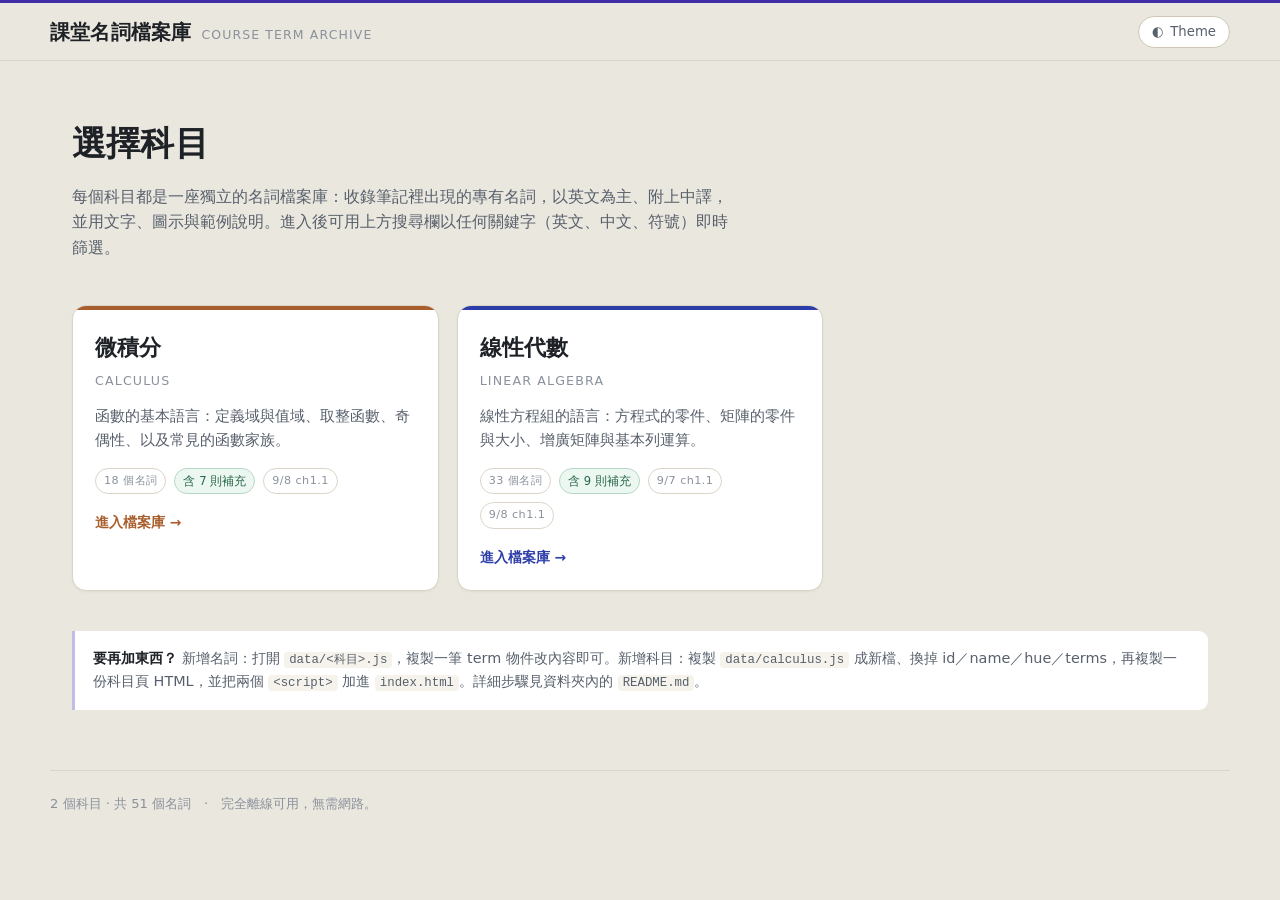
==== index.html @ ba8b4d28 "Add course term archive site A static, offline-capable glossary for handwritten course notes.  - ind" ====
<!doctype html>
<html lang="zh-Hant">
<head>
<meta charset="utf-8">
<meta name="viewport" content="width=device-width, initial-scale=1">
<title>課堂名詞檔案庫</title>
<link rel="stylesheet" href="assets/glossary.css">
</head>
<body>

<div id="app"></div>

<!-- 1. engine  2. every subject's terms (add one line per new subject)  3. mount -->
<script src="assets/glossary.js"></script>
<script src="calculus/calculus.js"></script>
<script src="linear-algebra/linear-algebra.js"></script>
<script>GLOSSARY.mountPortal();</script>

</body>
</html>
---- assets/glossary.css ----
/* ==========================================================================
   glossary.css — shared styling for the course term archive (檔案庫)
   Used by index.html and every subject page.
   A subject only supplies an accent HUE (see data/*.js -> hue).
   ========================================================================== */

:root{
  --hue: 250;

  --bg:            #eae7de;
  --bg-elev:       #ffffff;
  --bg-sunken:     #f5f3ec;
  --text:          #1e2227;
  --text-soft:     #57606c;
  --text-faint:    #8a919c;
  --border:        #dbd5c7;
  --border-strong: #cec7b8;

  --accent:        hsl(var(--hue) 58% 42%);
  --accent-hover:  hsl(var(--hue) 58% 34%);
  --accent-soft:   hsl(var(--hue) 72% 96%);
  --accent-line:   hsl(var(--hue) 45% 82%);
  --on-accent:     #ffffff;

  --mark-bg:       hsl(48 100% 74%);
  --mark-text:     #2a2000;

  --new-bg:        hsl(150 40% 95%);
  --new-text:      hsl(150 45% 28%);
  --new-line:      hsl(150 30% 78%);

  --shadow-sm: 0 1px 2px rgba(28,32,38,.06);
  --shadow-md: 0 1px 2px rgba(28,32,38,.05), 0 10px 24px -14px rgba(28,32,38,.28);

  --radius: 14px;
  --radius-sm: 9px;

  --ui: -apple-system, BlinkMacSystemFont, "Segoe UI", "Noto Sans TC", "PingFang TC", "Microsoft JhengHei", system-ui, sans-serif;
  --serif: "Iowan Old Style", "Palatino Linotype", Palatino, Georgia, "Songti TC", serif;
  --mono: ui-monospace, "Cascadia Mono", "SF Mono", Consolas, "Liberation Mono", monospace;
}

@media (prefers-color-scheme: dark){
  :root:not([data-theme="light"]){
    --bg:            #0e1013;
    --bg-elev:       #1e232b;
    --bg-sunken:     #171b22;
    --text:          #e8e6e1;
    --text-soft:     #a3aab5;
    --text-faint:    #757d89;
    --border:        #333944;
    --border-strong: #3c424c;

    --accent:        hsl(var(--hue) 72% 68%);
    --accent-hover:  hsl(var(--hue) 78% 76%);
    --accent-soft:   hsl(var(--hue) 40% 17%);
    --accent-line:   hsl(var(--hue) 35% 32%);
    --on-accent:     #0e1013;

    --mark-bg:       hsl(48 78% 44%);
    --mark-text:     #14120a;

    --new-bg:        hsl(150 26% 15%);
    --new-text:      hsl(150 48% 70%);
    --new-line:      hsl(150 22% 28%);

    --shadow-sm: 0 1px 2px rgba(0,0,0,.4);
    --shadow-md: 0 1px 2px rgba(0,0,0,.35), 0 10px 24px -14px rgba(0,0,0,.8);
  }
}

:root[data-theme="dark"]{
  --bg:            #0e1013;
  --bg-elev:       #1e232b;
  --bg-sunken:     #171b22;
  --text:          #e8e6e1;
  --text-soft:     #a3aab5;
  --text-faint:    #757d89;
  --border:        #333944;
  --border-strong: #3c424c;

  --accent:        hsl(var(--hue) 72% 68%);
  --accent-hover:  hsl(var(--hue) 78% 76%);
  --accent-soft:   hsl(var(--hue) 40% 17%);
  --accent-line:   hsl(var(--hue) 35% 32%);
  --on-accent:     #0e1013;

  --mark-bg:       hsl(48 78% 44%);
  --mark-text:     #14120a;

  --new-bg:        hsl(150 26% 15%);
  --new-text:      hsl(150 48% 70%);
  --new-line:      hsl(150 22% 28%);

  --shadow-sm: 0 1px 2px rgba(0,0,0,.4);
  --shadow-md: 0 1px 2px rgba(0,0,0,.35), 0 10px 24px -14px rgba(0,0,0,.8);
}

*,*::before,*::after{ box-sizing:border-box; }

html{ color-scheme: light dark; }

body{
  margin:0;
  background:var(--bg);
  color:var(--text);
  font-family:var(--ui);
  font-size:15px;
  line-height:1.62;
  -webkit-font-smoothing:antialiased;
}

a{ color:var(--accent); text-decoration:none; }
a:hover{ color:var(--accent-hover); text-decoration:underline; }

.wrap{ max-width:1180px; margin:0 auto; padding:0 22px; }

/* ---------- header ------------------------------------------------------ */

.topbar{
  position:sticky; top:0; z-index:20;
  background:var(--bg);
  border-bottom:1px solid var(--border);
}
.topbar__rule{ height:3px; background:var(--accent); }
.topbar__row{
  display:flex; align-items:center; gap:14px;
  padding:13px 0 12px;
}
.brand{ display:flex; align-items:baseline; gap:10px; min-width:0; }
.brand__zh{
  font-family:var(--serif); font-size:1.24rem; font-weight:600;
  letter-spacing:.01em; white-space:nowrap;
}
.brand__en{
  font-size:.78rem; color:var(--text-faint);
  letter-spacing:.09em; text-transform:uppercase; white-space:nowrap;
}
.topbar__spacer{ flex:1 1 auto; }

/* narrow screens: drop the decorative English subtitle and button labels
   before they collide with the controls on the right */
@media (max-width:720px){
  .brand__en{ display:none; }
}
@media (max-width:430px){
  .btn span{ display:none; }
  .btn{ padding:8px 11px; }
}

.btn{
  display:inline-flex; align-items:center; gap:7px;
  font:inherit; font-size:.83rem; line-height:1;
  padding:8px 13px; border-radius:999px;
  border:1px solid var(--border-strong);
  background:var(--bg-elev); color:var(--text-soft);
  cursor:pointer; white-space:nowrap;
  transition:border-color .15s, color .15s, background .15s;
}
.btn:hover{ color:var(--text); border-color:var(--accent); text-decoration:none; }
.btn svg{ width:14px; height:14px; flex:none; }

/* ---------- search + filters ------------------------------------------- */

.tools{ padding:20px 0 6px; }

.search{
  position:relative; display:flex; align-items:center;
  background:var(--bg-elev);
  border:1px solid var(--border-strong);
  border-radius:999px;
  box-shadow:var(--shadow-sm);
  transition:border-color .15s, box-shadow .15s;
}
.search:focus-within{
  border-color:var(--accent);
  box-shadow:0 0 0 3px var(--accent-soft);
}
.search > svg{
  width:17px; height:17px; margin:0 4px 0 17px;
  color:var(--text-faint); flex:none;
}
.search input{
  flex:1 1 auto; min-width:0;
  font:inherit; font-size:1rem;
  padding:13px 10px; border:0; outline:0;
  background:transparent; color:var(--text);
}
.search input::placeholder{ color:var(--text-faint); }
.search__clear{
  flex:none; margin-right:8px; border:0; background:transparent;
  color:var(--text-faint); cursor:pointer; font-size:1.15rem;
  line-height:1; padding:6px 10px; border-radius:999px;
}
.search__clear:hover{ color:var(--text); background:var(--bg-sunken); }
.search__kbd{
  flex:none; margin-right:16px; color:var(--text-faint);
  font-family:var(--mono); font-size:.72rem;
  border:1px solid var(--border); border-radius:5px; padding:1px 5px;
}
@media (max-width:600px){ .search__kbd{ display:none; } }

.filters{
  display:flex; flex-wrap:wrap; align-items:center; gap:8px;
  padding:14px 0 0;
}
.chip{
  font:inherit; font-size:.8rem; line-height:1;
  padding:7px 12px; border-radius:999px; cursor:pointer;
  border:1px solid var(--border); background:transparent; color:var(--text-soft);
  transition:border-color .15s, color .15s, background .15s;
}
.chip:hover{ border-color:var(--accent-line); color:var(--text); }
.chip[aria-pressed="true"]{
  background:var(--accent-soft); border-color:var(--accent-line);
  color:var(--accent); font-weight:600;
}
.filters__sep{ width:1px; height:22px; background:var(--border); margin:0 4px; }
.filters__count{
  margin-left:auto; font-size:.8rem; color:var(--text-faint);
  font-variant-numeric:tabular-nums;
}

/* ---------- cards ------------------------------------------------------- */

/* one term per row: a full-width horizontal band */
.cards{
  display:flex; flex-direction:column; gap:14px;
  padding:20px 0 70px;
}

.card{
  display:grid;
  grid-template-columns:minmax(180px, 240px) 1fr;
  column-gap:24px;
  background:var(--bg-elev);
  border:1px solid var(--border);
  border-radius:var(--radius);
  box-shadow:var(--shadow-sm);
  padding:18px 22px 19px;
  scroll-margin-top:170px;
  transition:box-shadow .18s, border-color .18s;
}
.card:hover{ box-shadow:var(--shadow-md); }
.card:target{ border-color:var(--accent); box-shadow:0 0 0 3px var(--accent-soft); }

/* left rail: the headword */
.card__side{ border-right:1px solid var(--border); padding-right:22px; }
.card__body{ min-width:0; }

@media (max-width:760px){
  .card{ grid-template-columns:1fr; row-gap:12px; }
  .card__side{
    border-right:0; padding-right:0;
    border-bottom:1px solid var(--border); padding-bottom:11px;
  }
}

.card__term{
  font-family:var(--serif); font-size:1.16rem; font-weight:600;
  letter-spacing:.005em; margin:0; line-height:1.35;
}
.card__abbr{
  font-family:var(--mono); font-size:.78rem; color:var(--text-faint);
  white-space:nowrap;
}
.card__zh{
  font-size:.97rem; font-weight:600; color:var(--accent);
  margin:3px 0 0;
}
.card__zh-alt{ font-weight:400; color:var(--text-faint); font-size:.85rem; }
.card__tags{ display:flex; flex-wrap:wrap; gap:6px; margin:10px 0 0; }

/* examples and figure share the row's width when there is room for both */
.card__extras{ display:flex; flex-wrap:wrap; gap:14px; margin:14px 0 0; }
.card__extras > *{ flex:1 1 320px; min-width:0; margin-top:0; }

.tag{
  font-size:.7rem; letter-spacing:.04em;
  padding:3px 8px; border-radius:999px; white-space:nowrap;
  border:1px solid var(--border); color:var(--text-faint);
}
.tag--new{
  background:var(--new-bg); color:var(--new-text);
  border-color:var(--new-line); text-transform:none; letter-spacing:0;
  font-size:.72rem;
}

.card__def{ margin:11px 0 0; }
.card__def-zh{ margin:5px 0 0; color:var(--text-soft); font-size:.93rem; }

.card__notes{ margin:12px 0 0; padding:0 0 0 17px; }
.card__notes li{ margin:4px 0; color:var(--text-soft); font-size:.92rem; }
.card__notes li::marker{ color:var(--accent-line); }

.block{
  margin:14px 0 0; padding:12px 14px;
  background:var(--bg-sunken); border-radius:var(--radius-sm);
  border:1px solid var(--border);
}
.block__label{
  font-size:.68rem; letter-spacing:.1em; text-transform:uppercase;
  color:var(--text-faint); margin:0 0 7px;
}
.ex{ margin:11px 0 0; }
.ex:first-of-type{ margin-top:0; }
.ex__label{ font-size:.85rem; color:var(--text-soft); margin:0 0 4px; }
.ex__body{ font-family:var(--mono); font-size:.92rem; overflow-x:auto; }
.ex__body p{ margin:.35em 0; }

.figure{ margin:14px 0 0; text-align:center; }
.figure svg{ width:100%; height:auto; max-width:430px; color:var(--text-soft); }
.figure figcaption{
  margin-top:7px; font-size:.8rem; color:var(--text-faint);
}

mark{ background:var(--mark-bg); color:var(--mark-text); border-radius:3px; padding:0 1px; }

.empty{
  padding:64px 20px 90px; text-align:center; color:var(--text-faint);
}
.empty strong{ display:block; color:var(--text); font-size:1.05rem; margin-bottom:6px; }

/* ---------- math bits --------------------------------------------------- */

.mono{ font-family:var(--mono); }

.mat{
  display:inline-flex; align-items:stretch; vertical-align:middle;
  font-family:var(--mono); font-size:.95em; margin:0 .15em;
}
.mat::before,.mat::after{
  content:""; width:.38em; flex:none;
  border:1.6px solid currentColor; border-radius:3px;
}
.mat::before{ border-right:0; border-radius:3px 0 0 3px; }
.mat::after{ border-left:0; border-radius:0 3px 3px 0; }
.mat__grid{
  display:grid; gap:.1em .75em; padding:.28em .4em;
  text-align:center; align-items:center;
  font-variant-numeric:tabular-nums;
}
.mat__bar{ width:1.6px; background:currentColor; flex:none; margin:.28em .05em; opacity:.75; }

.sys{ display:inline-block; position:relative; padding-left:.9em; font-family:var(--mono); }
.sys::before{
  content:""; position:absolute; left:0; top:.15em; bottom:.15em; width:.45em;
  border:1.6px solid currentColor; border-right:0; border-radius:6px 0 0 6px;
}
.sys__row{ display:block; white-space:nowrap; }

/* ---------- portal (index.html) ---------------------------------------- */

.hero{ padding:56px 0 26px; max-width:660px; }
.hero h1{
  font-family:var(--serif); font-size:2.1rem; font-weight:600;
  margin:0 0 12px; letter-spacing:.005em;
}
.hero p{ margin:0; color:var(--text-soft); font-size:1rem; }

.subjects{
  display:grid; gap:18px; padding:18px 0 40px;
  grid-template-columns:repeat(auto-fill, minmax(300px, 1fr));
}
/* each portal card carries its own subject hue, so re-derive the accents
   from it here (custom properties do not recompute on their own) */
.subject{
  --accent:      hsl(var(--hue) 58% 42%);
  --accent-line: hsl(var(--hue) 45% 82%);
}
@media (prefers-color-scheme: dark){
  :root:not([data-theme="light"]) .subject{
    --accent:      hsl(var(--hue) 72% 68%);
    --accent-line: hsl(var(--hue) 35% 32%);
  }
}
:root[data-theme="dark"] .subject{
  --accent:      hsl(var(--hue) 72% 68%);
  --accent-line: hsl(var(--hue) 35% 32%);
}

.subject{
  display:block; position:relative; overflow:hidden;
  background:var(--bg-elev); border:1px solid var(--border);
  border-radius:var(--radius); box-shadow:var(--shadow-sm);
  padding:24px 22px 22px; color:inherit;
  transition:transform .18s, box-shadow .18s, border-color .18s;
}
.subject:hover{
  transform:translateY(-2px); box-shadow:var(--shadow-md);
  border-color:var(--accent-line); text-decoration:none;
}
.subject::before{
  content:""; position:absolute; inset:0 0 auto; height:4px; background:var(--accent);
}
.subject__zh{
  font-family:var(--serif); font-size:1.4rem; font-weight:600; margin:0;
}
.subject__en{
  font-size:.79rem; letter-spacing:.09em; text-transform:uppercase;
  color:var(--text-faint); margin:4px 0 0;
}
.subject__blurb{ margin:13px 0 0; color:var(--text-soft); font-size:.92rem; }
.subject__meta{
  display:flex; flex-wrap:wrap; gap:8px; margin:16px 0 0;
}
.subject__go{
  margin:17px 0 0; font-size:.87rem; font-weight:600; color:var(--accent);
}

.note{
  margin:0 0 60px; padding:16px 18px;
  border-left:3px solid var(--accent-line);
  background:var(--bg-elev); border-radius:0 var(--radius-sm) var(--radius-sm) 0;
  color:var(--text-soft); font-size:.9rem;
}
.note strong{ color:var(--text); }
.note code{
  font-family:var(--mono); font-size:.86em;
  background:var(--bg-sunken); padding:1px 5px; border-radius:4px;
}

.foot{
  border-top:1px solid var(--border); padding:22px 0 40px;
  color:var(--text-faint); font-size:.82rem;
}
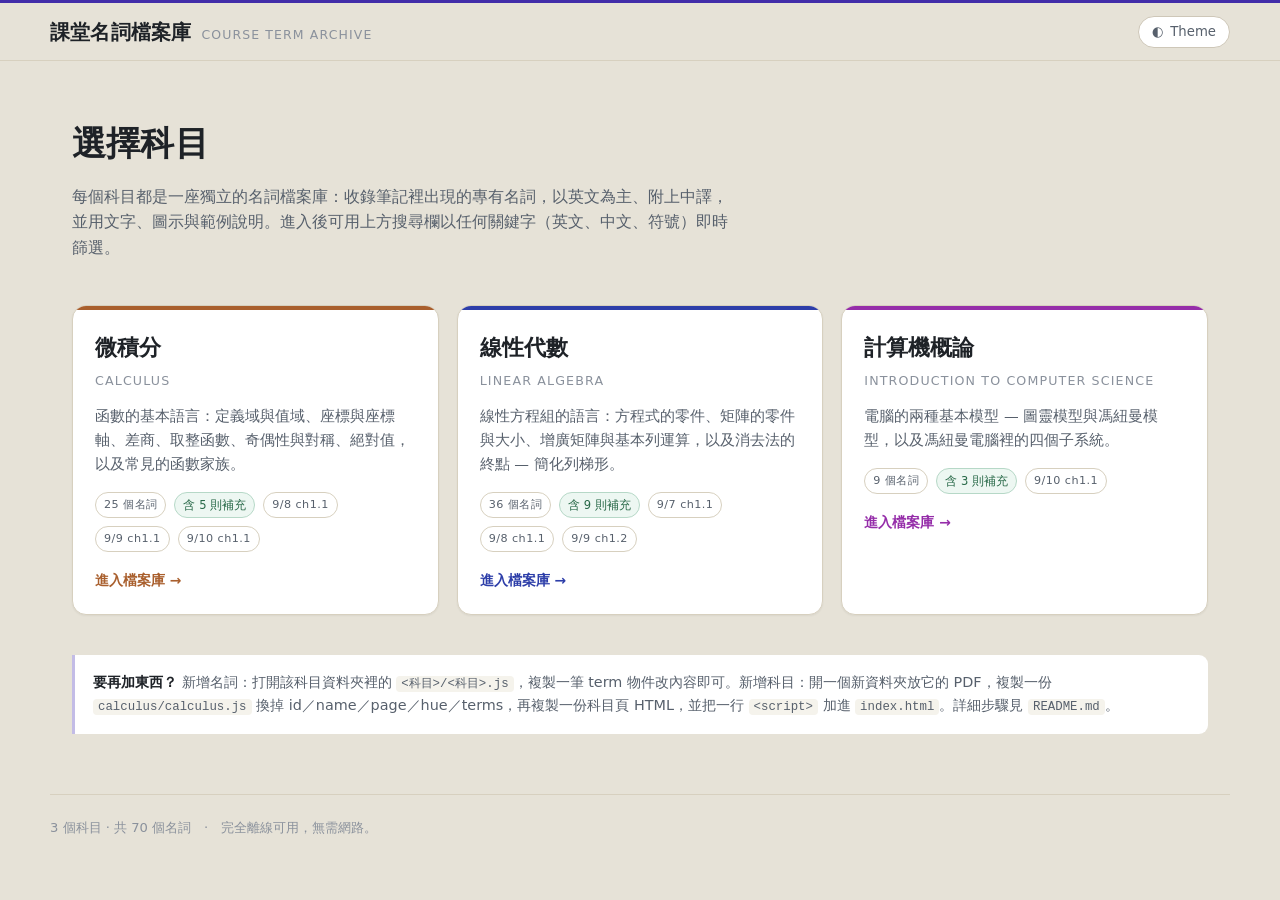
==== commit eac3fe9b: "Add 9/9–9/10 calculus notes and a new Computer Science subject Calculus (18 -> 25 terms), from 微積分9_" ====
--- a/index.html
+++ b/index.html
@@ -14,6 +14,7 @@
 <script src="assets/glossary.js"></script>
 <script src="calculus/calculus.js"></script>
 <script src="linear-algebra/linear-algebra.js"></script>
+<script src="computer-science/computer-science.js"></script>
 <script>GLOSSARY.mountPortal();</script>
 
 </body>
--- a/assets/glossary.css
+++ b/assets/glossary.css
@@ -7,13 +7,13 @@
 :root{
   --hue: 250;
 
-  --bg:            #eae7de;
+  --bg:            #e6e2d7;
   --bg-elev:       #ffffff;
   --bg-sunken:     #f5f3ec;
   --text:          #1e2227;
   --text-soft:     #57606c;
   --text-faint:    #8a919c;
-  --border:        #dbd5c7;
+  --border:        #d7d0bf;
   --border-strong: #cec7b8;
 
   --accent:        hsl(var(--hue) 58% 42%);
@@ -42,13 +42,13 @@
 
 @media (prefers-color-scheme: dark){
   :root:not([data-theme="light"]){
-    --bg:            #0e1013;
-    --bg-elev:       #1e232b;
+    --bg:            #0a0c0f;
+    --bg-elev:       #242b36;
     --bg-sunken:     #171b22;
     --text:          #e8e6e1;
     --text-soft:     #a3aab5;
     --text-faint:    #757d89;
-    --border:        #333944;
+    --border:        #3c4452;
     --border-strong: #3c424c;
 
     --accent:        hsl(var(--hue) 72% 68%);
@@ -70,13 +70,13 @@
 }
 
 :root[data-theme="dark"]{
-  --bg:            #0e1013;
-  --bg-elev:       #1e232b;
+  --bg:            #0a0c0f;
+  --bg-elev:       #242b36;
   --bg-sunken:     #171b22;
   --text:          #e8e6e1;
   --text-soft:     #a3aab5;
   --text-faint:    #757d89;
-  --border:        #333944;
+  --border:        #3c4452;
   --border-strong: #3c424c;
 
   --accent:        hsl(var(--hue) 72% 68%);
@@ -223,37 +223,66 @@
 
 /* ---------- cards ------------------------------------------------------- */
 
+/* Extra surfaces used only by the term boxes. The headword rail is a faint
+   tint of the subject accent, so each box reads as its own bright panel
+   against the deeper page ground. */
+:root{
+  --rail:      hsl(var(--hue) 62% 97.5%);
+  --shadow-lg: 0 2px 5px rgba(28,32,38,.09), 0 18px 34px -14px rgba(28,32,38,.34);
+}
+@media (prefers-color-scheme: dark){
+  :root:not([data-theme="light"]){
+    --rail:      hsl(var(--hue) 22% 21%);
+    --shadow-lg: 0 2px 5px rgba(0,0,0,.5), 0 18px 34px -14px rgba(0,0,0,.9);
+  }
+}
+:root[data-theme="dark"]{
+  --rail:      hsl(var(--hue) 22% 21%);
+  --shadow-lg: 0 2px 5px rgba(0,0,0,.5), 0 18px 34px -14px rgba(0,0,0,.9);
+}
+
 /* one term per row: a full-width horizontal band */
 .cards{
-  display:flex; flex-direction:column; gap:14px;
+  display:flex; flex-direction:column; gap:15px;
   padding:20px 0 70px;
 }
 
 .card{
   display:grid;
-  grid-template-columns:minmax(180px, 240px) 1fr;
-  column-gap:24px;
+  grid-template-columns:minmax(190px, 250px) 1fr;
   background:var(--bg-elev);
   border:1px solid var(--border);
   border-radius:var(--radius);
-  box-shadow:var(--shadow-sm);
-  padding:18px 22px 19px;
+  box-shadow:var(--shadow-md);
+  padding:0;            /* the rail and body carry their own padding */
+  overflow:hidden;      /* so the accent stripe follows the rounded corner */
   scroll-margin-top:170px;
-  transition:box-shadow .18s, border-color .18s;
-}
-.card:hover{ box-shadow:var(--shadow-md); }
-.card:target{ border-color:var(--accent); box-shadow:0 0 0 3px var(--accent-soft); }
-
-/* left rail: the headword */
-.card__side{ border-right:1px solid var(--border); padding-right:22px; }
-.card__body{ min-width:0; }
+  transition:box-shadow .18s, border-color .18s, transform .18s;
+}
+.card:hover{
+  box-shadow:var(--shadow-lg);
+  border-color:var(--accent-line);
+  transform:translateY(-1px);
+}
+.card:target{ border-color:var(--accent); box-shadow:0 0 0 3px var(--accent-soft), var(--shadow-lg); }
+
+/* left rail: the headword, on a tinted panel with an accent stripe */
+.card__side{
+  background:var(--rail);
+  border-left:4px solid var(--accent);
+  border-right:1px solid var(--border);
+  padding:17px 18px 17px 17px;
+}
+.card__body{ min-width:0; padding:17px 22px 19px; }
 
 @media (max-width:760px){
-  .card{ grid-template-columns:1fr; row-gap:12px; }
+  .card{ grid-template-columns:1fr; }
   .card__side{
-    border-right:0; padding-right:0;
-    border-bottom:1px solid var(--border); padding-bottom:11px;
+    border-right:0;
+    border-bottom:1px solid var(--border);
+    padding:15px 18px 14px 17px;
   }
+  .card__body{ padding:16px 18px 18px; }
 }
 
 .card__term{
@@ -264,11 +293,6 @@
   font-family:var(--mono); font-size:.78rem; color:var(--text-faint);
   white-space:nowrap;
 }
-.card__zh{
-  font-size:.97rem; font-weight:600; color:var(--accent);
-  margin:3px 0 0;
-}
-.card__zh-alt{ font-weight:400; color:var(--text-faint); font-size:.85rem; }
 .card__tags{ display:flex; flex-wrap:wrap; gap:6px; margin:10px 0 0; }
 
 /* examples and figure share the row's width when there is room for both */
@@ -278,7 +302,8 @@
 .tag{
   font-size:.7rem; letter-spacing:.04em;
   padding:3px 8px; border-radius:999px; white-space:nowrap;
-  border:1px solid var(--border); color:var(--text-faint);
+  border:1px solid var(--border); color:var(--text-soft);
+  background:var(--bg-elev);   /* keeps it legible on the tinted rail */
 }
 .tag--new{
   background:var(--new-bg); color:var(--new-text);
@@ -286,8 +311,42 @@
   font-size:.72rem;
 }
 
-.card__def{ margin:11px 0 0; }
-.card__def-zh{ margin:5px 0 0; color:var(--text-soft); font-size:.93rem; }
+.card__def{ margin:0; }
+
+/* ---- collapsed Chinese translation ---------------------------------- */
+
+.zh{ margin:15px 0 0; }
+.zh__sum{
+  display:inline-flex; align-items:center; gap:8px;
+  list-style:none; cursor:pointer; user-select:none;
+  font-size:.82rem; font-weight:600; color:var(--accent);
+  padding:5px 12px 5px 10px; border-radius:999px;
+  border:1px solid var(--accent-line); background:var(--accent-soft);
+  transition:border-color .15s, background .15s;
+}
+.zh__sum::-webkit-details-marker{ display:none; }   /* Safari */
+.zh__sum::before{
+  content:"▸"; font-size:.8em; line-height:1;
+  transition:transform .18s; transform-origin:50% 50%;
+}
+.zh[open] > .zh__sum::before{ transform:rotate(90deg); }
+.zh__sum:hover{ border-color:var(--accent); }
+.zh__en{
+  font-weight:400; font-size:.9em; color:var(--text-faint);
+  letter-spacing:.04em;
+}
+.zh__body{
+  margin:11px 0 0; padding:13px 15px;
+  border-left:3px solid var(--accent-line);
+  background:var(--bg-sunken);
+  border-radius:0 var(--radius-sm) var(--radius-sm) 0;
+}
+.zh__term{ margin:0; font-size:1rem; font-weight:600; color:var(--accent); }
+.zh__alt{ font-weight:400; font-size:.85rem; color:var(--text-faint); }
+.zh__def{ margin:6px 0 0; color:var(--text); font-size:.93rem; }
+.zh__notes{ margin:9px 0 0; padding:0 0 0 17px; }
+.zh__notes li{ margin:4px 0; color:var(--text-soft); font-size:.9rem; }
+.zh__notes li::marker{ color:var(--accent-line); }
 
 .card__notes{ margin:12px 0 0; padding:0 0 0 17px; }
 .card__notes li{ margin:4px 0; color:var(--text-soft); font-size:.92rem; }
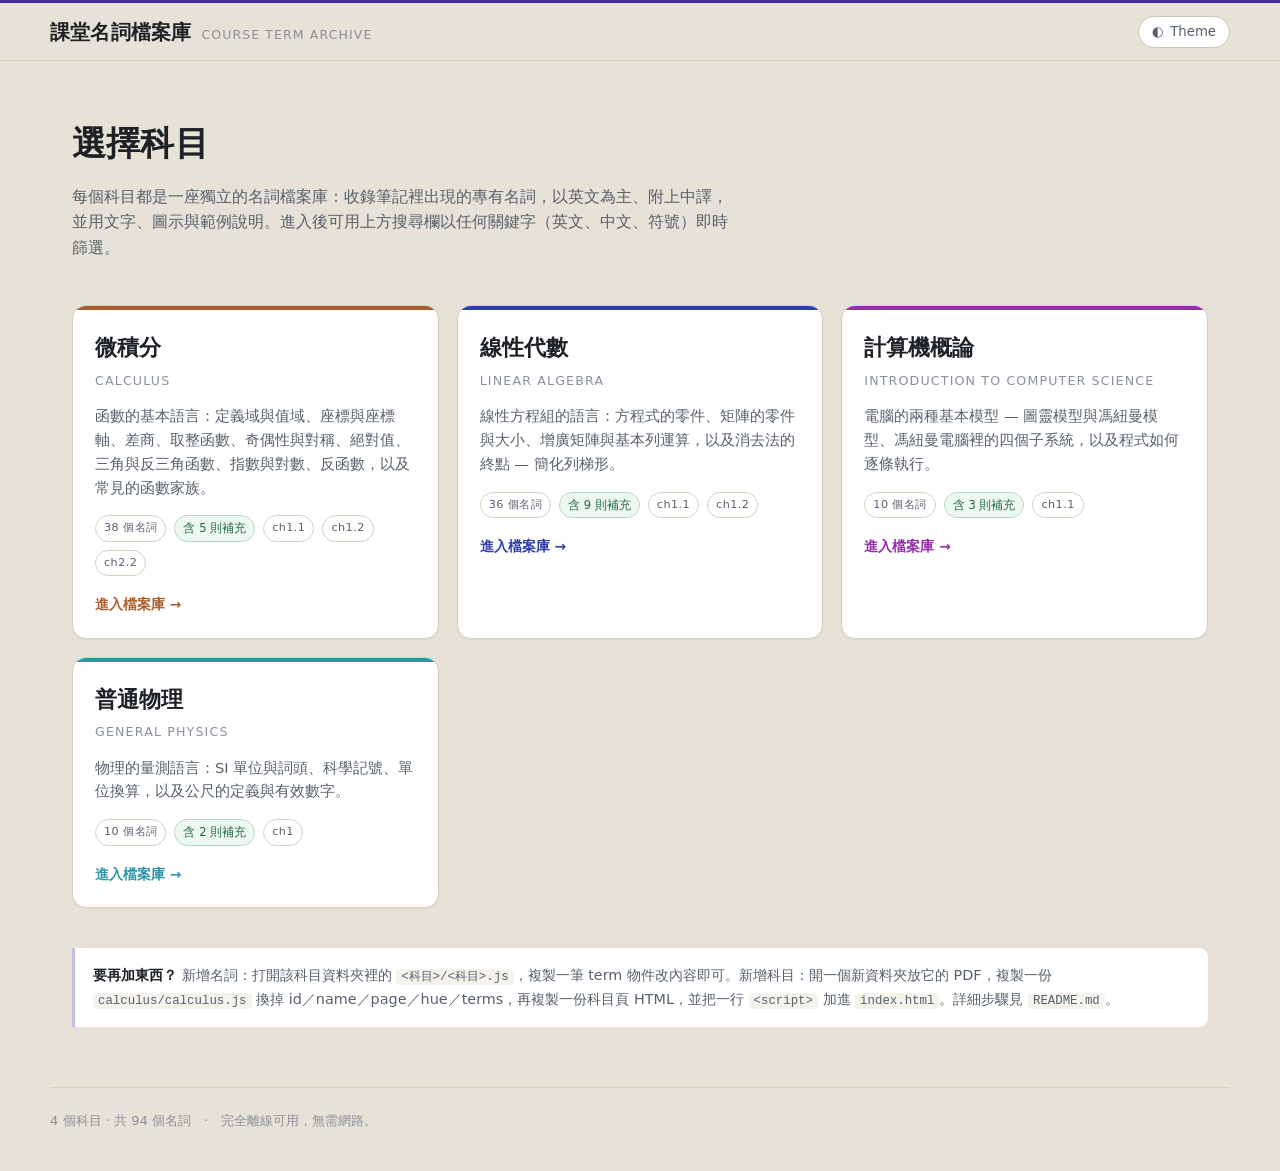
==== commit faa1b4ea: "Add 9/11 calculus notes, the 計概 revision, and a General Physics subject Calculus (25 -> 38 terms), f" ====
--- a/index.html
+++ b/index.html
@@ -15,6 +15,7 @@
 <script src="calculus/calculus.js"></script>
 <script src="linear-algebra/linear-algebra.js"></script>
 <script src="computer-science/computer-science.js"></script>
+<script src="physics/physics.js"></script>
 <script>GLOSSARY.mountPortal();</script>
 
 </body>
--- a/assets/glossary.css
+++ b/assets/glossary.css
@@ -367,6 +367,17 @@
 .ex__body{ font-family:var(--mono); font-size:.92rem; overflow-x:auto; }
 .ex__body p{ margin:.35em 0; }
 
+/* small data tables inside an example (unit tables, prefixes, conversions) */
+.ex__body table{ border-collapse:collapse; font-size:.92em; margin:.2em 0; }
+.ex__body th, .ex__body td{
+  padding:3px 12px 3px 0; text-align:left; vertical-align:top;
+  border-bottom:1px solid var(--border);
+}
+.ex__body th{ font-family:var(--ui); font-weight:600; color:var(--text-soft); font-size:.85em; }
+.ex__body tr:last-child td{ border-bottom:0; }
+/* units cancelled in a chain-link conversion */
+.ex__body del{ text-decoration-color:var(--accent); text-decoration-thickness:2px; }
+
 .figure{ margin:14px 0 0; text-align:center; }
 .figure svg{ width:100%; height:auto; max-width:430px; color:var(--text-soft); }
 .figure figcaption{
